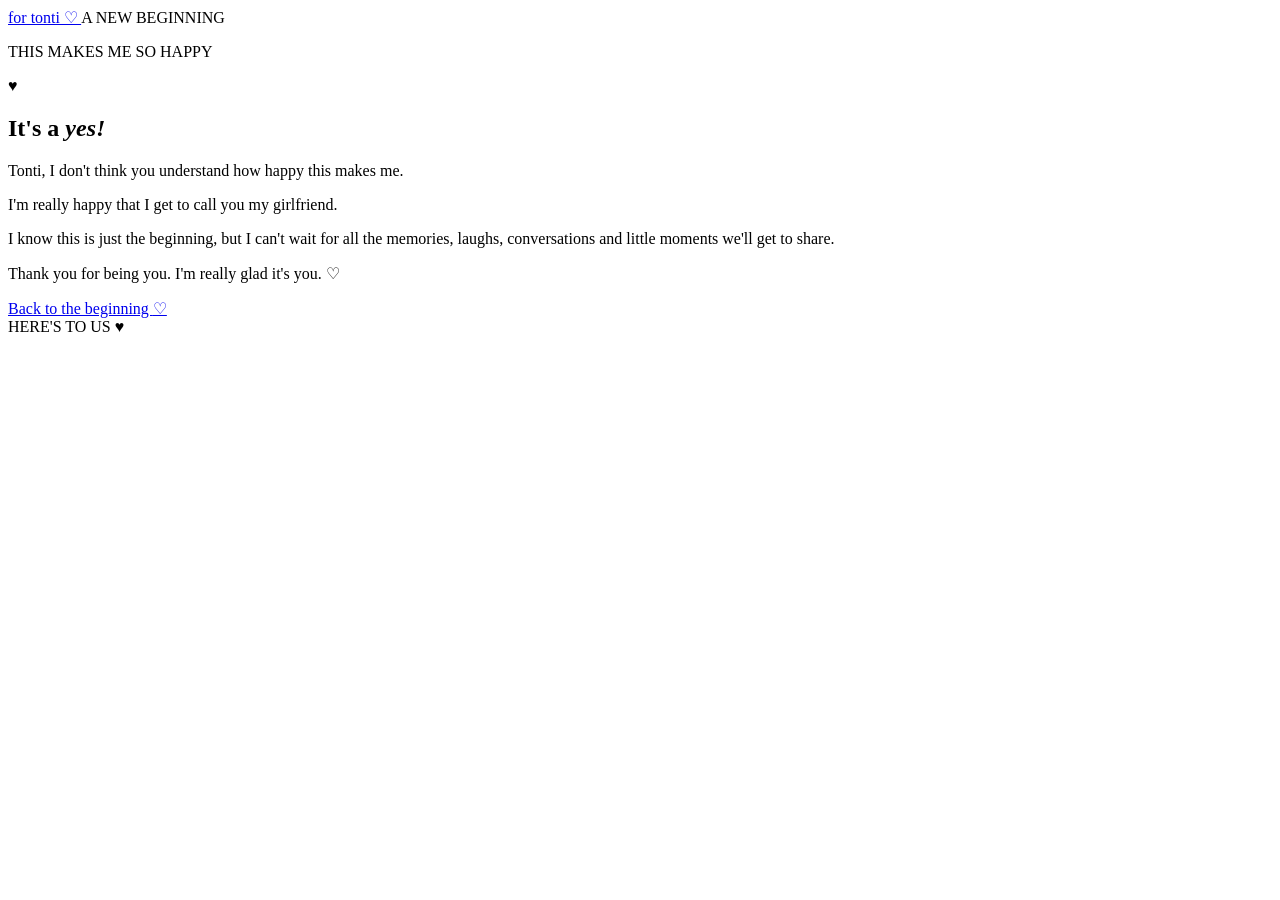
==== answer.html @ ec962333 "Add initial HTML structure for answer page" ====
<!DOCTYPE html>
<html lang="en">
<head>
    <meta charset="UTF-8">
    <meta name="viewport" content="width=device-width, initial-scale=1.0">

    <title>She Said Yes! | For Tonti ♡</title>

    <link rel="preconnect" href="https://fonts.googleapis.com">
    <link rel="preconnect" href="https://fonts.gstatic.com" crossorigin>

    <link href="https://fonts.googleapis.com/css2?family=DM+Sans:wght@400;500;600;700&family=Playfair+Display:ital,wght@0,400;0,500;0,600;1,500&display=swap" rel="stylesheet">

    <link rel="stylesheet" href="css/style.css">
</head>

<body>

    <header class="site-header">
        <a class="brand" href="index.html">
            for tonti <span>♡</span>
        </a>

        <span class="header-note">A NEW BEGINNING</span>
    </header>

    <main class="content-page">

        <section class="answer-section">

            <p class="eyebrow">
                <span></span>
                THIS MAKES ME SO HAPPY
                <span></span>
            </p>

            <div class="celebration-heart">♥</div>

            <h1 class="page-title">
                It's a <em>yes!</em>
            </h1>

            <p class="section-intro">
                Tonti, I don't think you understand how happy
                this makes me.
            </p>

            <div class="answer-message">

                <p>
                    I'm really happy that I get to call you my girlfriend.
                </p>

                <p>
                    I know this is just the beginning, but I can't wait
                    for all the memories, laughs, conversations and
                    little moments we'll get to share.
                </p>

                <p>
                    Thank you for being you. I'm really glad it's you. ♡
                </p>

            </div>

            <a href="index.html" class="button">
                Back to the beginning <span>♡</span>
            </a>

        </section>

    </main>

    <footer>
        HERE'S TO US <span>♥</span>
    </footer>

    <script src="js/script.js"></script>

</body>
</html>
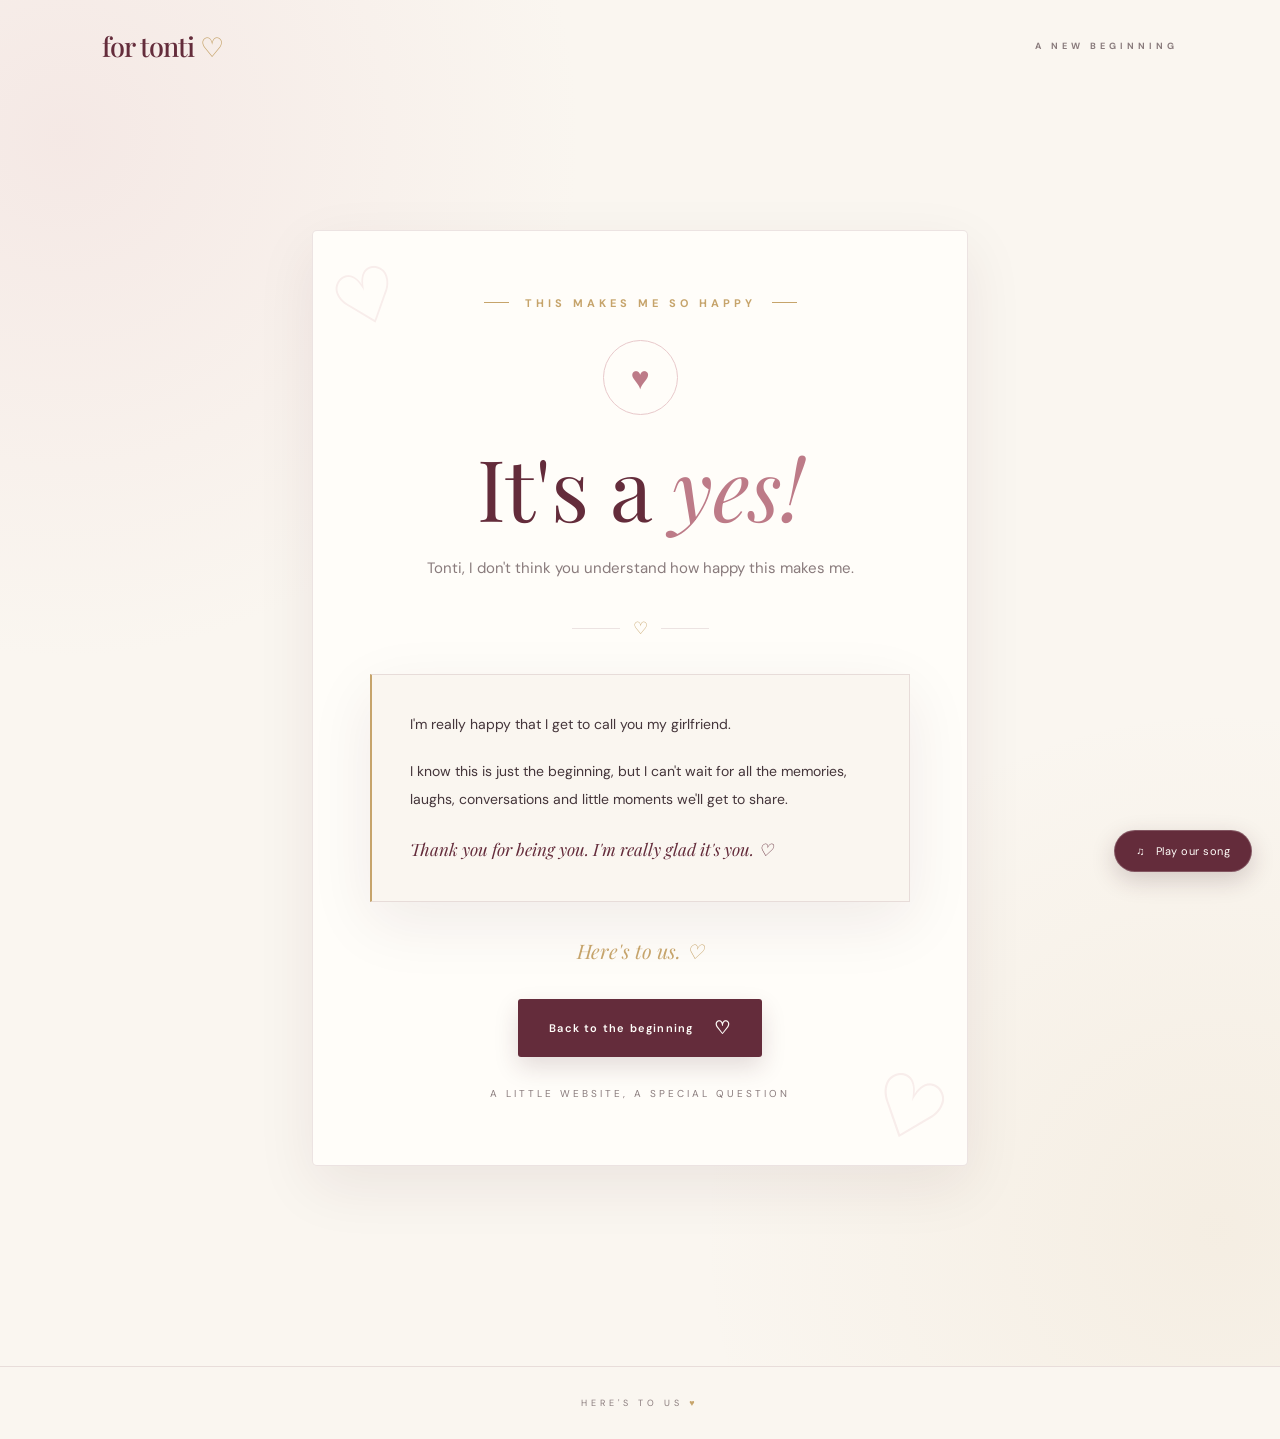
==== commit 035cc5a3: "Enhance answer.html with styling and content updates" ====
--- a/answer.html
+++ b/answer.html
@@ -3,15 +3,238 @@
 <head>
     <meta charset="UTF-8">
     <meta name="viewport" content="width=device-width, initial-scale=1.0">
+    <meta name="theme-color" content="#faf6f0">
 
     <title>She Said Yes! | For Tonti ♡</title>
 
     <link rel="preconnect" href="https://fonts.googleapis.com">
     <link rel="preconnect" href="https://fonts.gstatic.com" crossorigin>
 
-    <link href="https://fonts.googleapis.com/css2?family=DM+Sans:wght@400;500;600;700&family=Playfair+Display:ital,wght@0,400;0,500;0,600;1,500&display=swap" rel="stylesheet">
+    <link href="https://fonts.googleapis.com/css2?family=DM+Sans:wght@400;500;600;700&family=Playfair+Display:ital,wght@0,400;0,500;0,600;1,500;1,600&display=swap" rel="stylesheet">
 
     <link rel="stylesheet" href="css/style.css">
+
+    <style>
+        .answer-section {
+            min-height: 80vh;
+            padding: 75px 22px 100px;
+            display: flex;
+            flex-direction: column;
+            align-items: center;
+            justify-content: center;
+            text-align: center;
+        }
+
+        .answer-card {
+            width: 100%;
+            max-width: 760px;
+            padding: 65px 50px;
+            background: var(--ivory);
+            border: 1px solid var(--border);
+            border-radius: 5px;
+            box-shadow: var(--shadow);
+            position: relative;
+            overflow: hidden;
+        }
+
+        .answer-card::before,
+        .answer-card::after {
+            content: "♡";
+            position: absolute;
+            color: var(--dusty-rose);
+            opacity: 0.3;
+            font-family: 'Playfair Display', serif;
+            pointer-events: none;
+        }
+
+        .answer-card::before {
+            top: 12px;
+            left: 18px;
+            font-size: 75px;
+            transform: rotate(-20deg);
+        }
+
+        .answer-card::after {
+            bottom: 5px;
+            right: 18px;
+            font-size: 85px;
+            transform: rotate(20deg);
+        }
+
+        .answer-eyebrow {
+            position: relative;
+            z-index: 1;
+            color: var(--champagne);
+            font-size: 11px;
+            font-weight: 700;
+            letter-spacing: 4px;
+            margin-bottom: 30px;
+        }
+
+        .answer-eyebrow span {
+            display: inline-block;
+            width: 25px;
+            height: 1px;
+            background: var(--champagne);
+            vertical-align: middle;
+            margin: 0 9px 3px;
+        }
+
+        .celebration-heart {
+            position: relative;
+            z-index: 1;
+            width: 75px;
+            height: 75px;
+            margin: 0 auto 25px;
+            display: flex;
+            align-items: center;
+            justify-content: center;
+            background: var(--light-orange);
+            border: 1px solid var(--dusty-rose);
+            border-radius: 50%;
+            color: var(--rose);
+            font-size: 32px;
+            animation: heartBeat 1.8s ease-in-out infinite;
+        }
+
+        @keyframes heartBeat {
+            0%, 100% {
+                transform: scale(1);
+            }
+            15% {
+                transform: scale(1.12);
+            }
+            30% {
+                transform: scale(1);
+            }
+            45% {
+                transform: scale(1.08);
+            }
+        }
+
+        .answer-card h1 {
+            position: relative;
+            z-index: 1;
+            color: var(--burgundy);
+            font-family: 'Playfair Display', serif;
+            font-size: clamp(55px, 9vw, 85px);
+            font-weight: 400;
+            line-height: 1.1;
+            margin-bottom: 20px;
+        }
+
+        .answer-card h1 em {
+            color: var(--rose);
+            font-weight: 400;
+        }
+
+        .answer-intro {
+            position: relative;
+            z-index: 1;
+            max-width: 450px;
+            margin: 0 auto;
+            color: var(--muted);
+            font-size: 15px;
+            line-height: 1.9;
+        }
+
+        .answer-divider {
+            display: flex;
+            align-items: center;
+            justify-content: center;
+            gap: 13px;
+            margin: 35px 0;
+        }
+
+        .answer-divider span {
+            width: 48px;
+            height: 1px;
+            background: var(--border);
+        }
+
+        .answer-divider i {
+            color: var(--champagne);
+            font-size: 17px;
+            font-style: normal;
+        }
+
+        .answer-message {
+            position: relative;
+            z-index: 1;
+            max-width: 540px;
+            margin: 0 auto 35px;
+            padding: 35px 38px;
+            background: var(--cream);
+            border-left: 2px solid var(--champagne);
+            text-align: left;
+        }
+
+        .answer-message p {
+            color: var(--text);
+            font-size: 14px;
+            line-height: 2;
+            margin-bottom: 19px;
+        }
+
+        .answer-message p:last-child {
+            margin-bottom: 0;
+            color: var(--burgundy);
+            font-family: 'Playfair Display', serif;
+            font-size: 17px;
+            font-style: italic;
+        }
+
+        .answer-signature {
+            position: relative;
+            z-index: 1;
+            margin: 0 0 35px;
+            color: var(--champagne);
+            font-family: 'Playfair Display', serif;
+            font-size: 20px;
+            font-style: italic;
+        }
+
+        .answer-card .button {
+            position: relative;
+            z-index: 1;
+        }
+
+        .answer-footer-note {
+            margin-top: 30px;
+            color: var(--muted);
+            font-size: 10px;
+            letter-spacing: 3px;
+        }
+
+        @media (max-width: 600px) {
+            .answer-section {
+                padding: 50px 17px 75px;
+                min-height: auto;
+            }
+
+            .answer-card {
+                padding: 48px 22px;
+            }
+
+            .answer-message {
+                padding: 27px 22px;
+            }
+
+            .answer-message p {
+                font-size: 13px;
+            }
+
+            .answer-card::before {
+                font-size: 55px;
+                left: 8px;
+            }
+
+            .answer-card::after {
+                font-size: 60px;
+                right: 8px;
+            }
+        }
+    </style>
 </head>
 
 <body>
@@ -28,44 +251,62 @@
 
         <section class="answer-section">
 
-            <p class="eyebrow">
-                <span></span>
-                THIS MAKES ME SO HAPPY
-                <span></span>
-            </p>
-
-            <div class="celebration-heart">♥</div>
-
-            <h1 class="page-title">
-                It's a <em>yes!</em>
-            </h1>
-
-            <p class="section-intro">
-                Tonti, I don't think you understand how happy
-                this makes me.
-            </p>
-
-            <div class="answer-message">
-
-                <p>
-                    I'm really happy that I get to call you my girlfriend.
+            <div class="answer-card">
+
+                <p class="answer-eyebrow">
+                    <span></span>
+                    THIS MAKES ME SO HAPPY
+                    <span></span>
                 </p>
 
-                <p>
-                    I know this is just the beginning, but I can't wait
-                    for all the memories, laughs, conversations and
-                    little moments we'll get to share.
+                <div class="celebration-heart">♥</div>
+
+                <h1>
+                    It's a <em>yes!</em>
+                </h1>
+
+                <p class="answer-intro">
+                    Tonti, I don't think you understand how happy
+                    this makes me.
                 </p>
 
-                <p>
-                    Thank you for being you. I'm really glad it's you. ♡
+                <div class="answer-divider">
+                    <span></span>
+                    <i>♡</i>
+                    <span></span>
+                </div>
+
+                <div class="answer-message">
+
+                    <p>
+                        I'm really happy that I get to call you my girlfriend.
+                    </p>
+
+                    <p>
+                        I know this is just the beginning, but I can't wait
+                        for all the memories, laughs, conversations and
+                        little moments we'll get to share.
+                    </p>
+
+                    <p>
+                        Thank you for being you. I'm really glad it's you. ♡
+                    </p>
+
+                </div>
+
+                <div class="answer-signature">
+                    Here's to us. ♡
+                </div>
+
+                <a href="index.html" class="button">
+                    Back to the beginning <span>♡</span>
+                </a>
+
+                <p class="answer-footer-note">
+                    A LITTLE WEBSITE, A SPECIAL QUESTION
                 </p>
 
             </div>
-
-            <a href="index.html" class="button">
-                Back to the beginning <span>♡</span>
-            </a>
 
         </section>
 
--- a/css/style.css
+++ b/css/style.css
@@ -0,0 +1,639 @@
+@import url('https://fonts.googleapis.com/css2?family=DM+Sans:wght@400;500;600;700&family=Playfair+Display:ital,wght@0,400;0,500;0,600;0,700;1,400;1,500&display=swap');
+
+:root {
+    --burgundy: #642c3b;
+    --deep-burgundy: #431c29;
+    --rose: #bd7b88;
+    --dusty-rose: #e8c9cb;
+    --champagne: #c6a46b;
+    --cream: #faf6f0;
+    --ivory: #fffdf9;
+    --text: #44353a;
+    --muted: #897b7c;
+    --border: rgba(100, 44, 59, 0.12);
+    --shadow: 0 20px 60px rgba(67, 28, 41, 0.08);
+    --soft-shadow: 0 10px 30px rgba(67, 28, 41, 0.06);
+}
+
+* {
+    margin: 0;
+    padding: 0;
+    box-sizing: border-box;
+}
+
+html {
+    scroll-behavior: smooth;
+}
+
+body {
+    min-height: 100vh;
+    background: var(--cream);
+    color: var(--text);
+    font-family: 'DM Sans', sans-serif;
+    overflow-x: hidden;
+}
+
+a {
+    text-decoration: none;
+    color: inherit;
+}
+
+button {
+    font-family: inherit;
+}
+
+/* HEADER */
+
+.site-header {
+    width: 100%;
+    padding: 28px 8%;
+    display: flex;
+    justify-content: space-between;
+    align-items: center;
+    position: absolute;
+    top: 0;
+    left: 0;
+    z-index: 10;
+}
+
+.brand {
+    font-family: 'Playfair Display', serif;
+    font-size: 27px;
+    font-weight: 500;
+    letter-spacing: -1px;
+    color: var(--burgundy);
+}
+
+.brand span {
+    color: var(--champagne);
+}
+
+.header-note {
+    font-size: 9px;
+    letter-spacing: 4px;
+    color: var(--muted);
+    font-weight: 700;
+}
+
+/* HOMEPAGE */
+
+.hero {
+    min-height: 100vh;
+    display: flex;
+    align-items: center;
+    justify-content: center;
+    text-align: center;
+    padding: 130px 25px 110px;
+    position: relative;
+    overflow: hidden;
+    background:
+        radial-gradient(ellipse at 15% 15%, rgba(232, 201, 203, 0.55), transparent 35%),
+        radial-gradient(ellipse at 90% 85%, rgba(198, 164, 107, 0.13), transparent 35%),
+        var(--cream);
+}
+
+.hero::before,
+.hero::after {
+    content: "";
+    position: absolute;
+    width: 360px;
+    height: 360px;
+    border: 1px solid rgba(198, 164, 107, 0.25);
+    border-radius: 50%;
+    pointer-events: none;
+}
+
+.hero::before {
+    top: -190px;
+    left: -150px;
+}
+
+.hero::after {
+    bottom: -210px;
+    right: -130px;
+}
+
+.hero-content {
+    max-width: 760px;
+    position: relative;
+    z-index: 2;
+    animation: fadeUp 1.1s ease both;
+}
+
+.eyebrow {
+    display: flex;
+    align-items: center;
+    justify-content: center;
+    gap: 15px;
+    font-size: 9px;
+    letter-spacing: 5px;
+    font-weight: 700;
+    color: var(--champagne);
+    margin-bottom: 32px;
+}
+
+.eyebrow span {
+    width: 32px;
+    height: 1px;
+    background: var(--champagne);
+}
+
+.hero h1 {
+    font-family: 'Playfair Display', serif;
+    font-size: clamp(75px, 12vw, 135px);
+    line-height: 0.98;
+    font-weight: 400;
+    letter-spacing: -5px;
+    color: var(--burgundy);
+}
+
+.hero h1 em,
+.page-title em {
+    color: var(--rose);
+    font-weight: 400;
+}
+
+.intro {
+    max-width: 440px;
+    margin: 35px auto;
+    color: var(--muted);
+    font-size: 14px;
+    line-height: 2;
+    letter-spacing: 0.2px;
+}
+
+/* BUTTONS */
+
+.button {
+    display: inline-flex;
+    align-items: center;
+    justify-content: center;
+    gap: 20px;
+    background: var(--burgundy);
+    color: var(--ivory);
+    padding: 17px 31px;
+    border-radius: 3px;
+    font-size: 11px;
+    font-weight: 600;
+    letter-spacing: 1.2px;
+    transition: all 0.35s ease;
+    box-shadow: 0 10px 25px rgba(67, 28, 41, 0.15);
+}
+
+.button:hover {
+    background: var(--deep-burgundy);
+    transform: translateY(-4px);
+    box-shadow: 0 15px 30px rgba(67, 28, 41, 0.2);
+}
+
+.button span {
+    font-size: 18px;
+}
+
+.button-secondary {
+    background: transparent;
+    color: var(--burgundy);
+    border: 1px solid var(--border);
+    box-shadow: none;
+}
+
+.button-secondary:hover {
+    background: var(--burgundy);
+    color: var(--ivory);
+}
+
+/* DECORATIVE ELEMENTS */
+
+.float {
+    position: absolute;
+    color: var(--champagne);
+    opacity: 0.7;
+    animation: float 6s ease-in-out infinite;
+    z-index: 1;
+}
+
+.float-one {
+    top: 27%;
+    left: 15%;
+    font-size: 34px;
+}
+
+.float-two {
+    top: 35%;
+    right: 16%;
+    font-size: 25px;
+    animation-delay: 1s;
+}
+
+.float-three {
+    bottom: 20%;
+    right: 25%;
+    font-size: 38px;
+    animation-delay: 2s;
+}
+
+.scroll-note {
+    position: absolute;
+    bottom: 30px;
+    left: 50%;
+    transform: translateX(-50%);
+    font-size: 8px;
+    letter-spacing: 4px;
+    color: var(--muted);
+    display: flex;
+    flex-direction: column;
+    gap: 10px;
+    align-items: center;
+}
+
+.scroll-note span {
+    font-size: 19px;
+    color: var(--champagne);
+}
+
+/* INNER PAGES */
+
+.content-page {
+    min-height: 100vh;
+    padding: 155px 25px 100px;
+    background:
+        radial-gradient(ellipse at 5% 10%, rgba(232, 201, 203, 0.3), transparent 30%),
+        radial-gradient(ellipse at 95% 90%, rgba(198, 164, 107, 0.1), transparent 30%),
+        var(--cream);
+}
+
+.story-section,
+.reasons-section,
+.question-section,
+.answer-section {
+    max-width: 900px;
+    margin: auto;
+    text-align: center;
+    animation: fadeUp 0.9s ease both;
+}
+
+.page-title {
+    font-family: 'Playfair Display', serif;
+    font-size: clamp(45px, 7vw, 76px);
+    font-weight: 400;
+    line-height: 1.15;
+    letter-spacing: -2px;
+    color: var(--burgundy);
+}
+
+.story-divider {
+    margin: 38px auto;
+    color: var(--champagne);
+    font-size: 27px;
+}
+
+.story-text {
+    max-width: 680px;
+    margin: auto;
+    text-align: left;
+    padding: 40px 45px;
+    background: rgba(255, 253, 249, 0.75);
+    border: 1px solid var(--border);
+    box-shadow: var(--soft-shadow);
+}
+
+.story-text p {
+    color: var(--muted);
+    font-size: 14px;
+    line-height: 2.2;
+    margin-bottom: 25px;
+}
+
+.story-text p:last-child {
+    margin-bottom: 0;
+}
+
+.story-ending {
+    margin: 50px 0 30px;
+    font-family: 'Playfair Display', serif;
+    font-size: 25px;
+    font-style: italic;
+    color: var(--burgundy);
+}
+
+.ending-heart {
+    display: block;
+    margin-top: 15px;
+    font-size: 28px;
+    color: var(--rose);
+}
+
+/* REASONS PAGE */
+
+.section-intro {
+    max-width: 520px;
+    margin: 25px auto 50px;
+    color: var(--muted);
+    font-size: 14px;
+    line-height: 2;
+}
+
+.reasons-grid {
+    display: grid;
+    grid-template-columns: repeat(2, 1fr);
+    gap: 22px;
+    text-align: left;
+}
+
+.reason-card {
+    position: relative;
+    background: var(--ivory);
+    padding: 30px;
+    border: 1px solid var(--border);
+    border-radius: 2px;
+    font-family: 'Playfair Display', serif;
+    font-size: 18px;
+    line-height: 1.8;
+    color: var(--text);
+    box-shadow: var(--soft-shadow);
+    transition: all 0.4s ease;
+    opacity: 0;
+    transform: translateY(20px);
+}
+
+.reason-card.visible {
+    opacity: 1;
+    transform: translateY(0);
+}
+
+.reason-card::before {
+    content: '♡';
+    display: block;
+    color: var(--champagne);
+    font-family: 'DM Sans', sans-serif;
+    font-size: 21px;
+    margin-bottom: 12px;
+}
+
+.reason-card:hover {
+    transform: translateY(-7px);
+    border-color: var(--champagne);
+    box-shadow: var(--shadow);
+}
+
+.reasons-ending {
+    margin: 50px 0 30px;
+    font-family: 'Playfair Display', serif;
+    font-size: 25px;
+    font-style: italic;
+    color: var(--burgundy);
+}
+
+/* QUESTION PAGE */
+
+.question-section {
+    max-width: 720px;
+    padding-top: 35px;
+}
+
+.question-heart {
+    font-size: 65px;
+    color: var(--rose);
+    margin-bottom: 25px;
+    animation: heartbeat 2s infinite;
+}
+
+.question-section .page-title {
+    max-width: 700px;
+    margin: auto;
+}
+
+.answer-buttons {
+    display: flex;
+    justify-content: center;
+    align-items: center;
+    gap: 18px;
+    flex-wrap: wrap;
+    margin: 45px 0;
+}
+
+.question-note {
+    color: var(--muted);
+    font-size: 12px;
+    margin-top: 35px;
+    font-style: italic;
+}
+
+/* ANSWER PAGE */
+
+.answer-section {
+    max-width: 700px;
+    padding-top: 30px;
+}
+
+.celebration-heart {
+    font-size: 75px;
+    color: var(--rose);
+    margin-bottom: 25px;
+    animation: heartbeat 1.5s infinite;
+}
+
+.answer-message {
+    max-width: 560px;
+    margin: 40px auto;
+    padding: 40px;
+    background: var(--ivory);
+    border: 1px solid var(--border);
+    box-shadow: var(--shadow);
+}
+
+.answer-message p {
+    color: var(--muted);
+    font-size: 14px;
+    line-height: 2;
+    margin-bottom: 18px;
+}
+
+.answer-message p:last-child {
+    margin-bottom: 0;
+}
+
+/* FOOTER */
+
+footer {
+    text-align: center;
+    padding: 30px 15px;
+    font-size: 9px;
+    letter-spacing: 4px;
+    color: var(--muted);
+    background: var(--cream);
+    border-top: 1px solid var(--border);
+}
+
+footer span {
+    color: var(--champagne);
+}
+
+/* MUSIC PLAYER */
+
+.music-player {
+    position: fixed;
+    bottom: 28px;
+    right: 28px;
+    z-index: 1000;
+    background: var(--burgundy);
+    color: var(--ivory);
+    border: 1px solid rgba(255, 255, 255, 0.2);
+    border-radius: 40px;
+    padding: 13px 21px;
+    font-family: 'DM Sans', sans-serif;
+    font-size: 11px;
+    letter-spacing: 0.5px;
+    cursor: pointer;
+    box-shadow: 0 8px 25px rgba(67, 28, 41, 0.2);
+    transition: all 0.3s ease;
+}
+
+.music-player:hover {
+    background: var(--rose);
+    transform: translateY(-3px);
+}
+
+.music-player span {
+    margin-left: 7px;
+}
+
+/* ANIMATIONS */
+
+@keyframes fadeUp {
+    from {
+        opacity: 0;
+        transform: translateY(25px);
+    }
+
+    to {
+        opacity: 1;
+        transform: translateY(0);
+    }
+}
+
+@keyframes float {
+    0%, 100% {
+        transform: translateY(0);
+    }
+
+    50% {
+        transform: translateY(-18px);
+    }
+}
+
+@keyframes heartbeat {
+    0%, 100% {
+        transform: scale(1);
+    }
+
+    50% {
+        transform: scale(1.1);
+    }
+}
+
+/* MOBILE RESPONSIVENESS */
+
+@media (max-width: 650px) {
+
+    .site-header {
+        padding: 22px 6%;
+    }
+
+    .brand {
+        font-size: 23px;
+    }
+
+    .header-note {
+        font-size: 8px;
+        letter-spacing: 2px;
+    }
+
+    .hero {
+        padding: 120px 20px 100px;
+    }
+
+    .hero h1 {
+        font-size: clamp(65px, 17vw, 88px);
+        letter-spacing: -3px;
+    }
+
+    .intro {
+        font-size: 13px;
+    }
+
+    .float-one {
+        left: 7%;
+    }
+
+    .float-two {
+        right: 8%;
+    }
+
+    .float-three {
+        right: 10%;
+    }
+
+    .content-page {
+        padding: 125px 18px 85px;
+    }
+
+    .page-title {
+        font-size: 45px;
+    }
+
+    .story-text {
+        padding: 27px 22px;
+    }
+
+    .story-text p {
+        font-size: 13px;
+    }
+
+    .reasons-grid {
+        grid-template-columns: 1fr;
+        gap: 15px;
+    }
+
+    .reason-card {
+        padding: 23px;
+        font-size: 16px;
+    }
+
+    .answer-message {
+        padding: 28px 22px;
+    }
+
+    .answer-buttons {
+        flex-direction: column;
+    }
+
+    .answer-buttons .button {
+        width: 100%;
+        max-width: 280px;
+    }
+
+    .music-player {
+        bottom: 16px;
+        right: 16px;
+        padding: 12px 17px;
+    }
+
+    footer {
+        font-size: 8px;
+        letter-spacing: 2px;
+    }
+}
+
+/* REDUCED MOTION ACCESSIBILITY */
+
+@media (prefers-reduced-motion: reduce) {
+    *,
+    *::before,
+    *::after {
+        animation-duration: 0.01ms !important;
+        animation-iteration-count: 1 !important;
+        scroll-behavior: auto !important;
+        transition-duration: 0.01ms !important;
+    }
+}
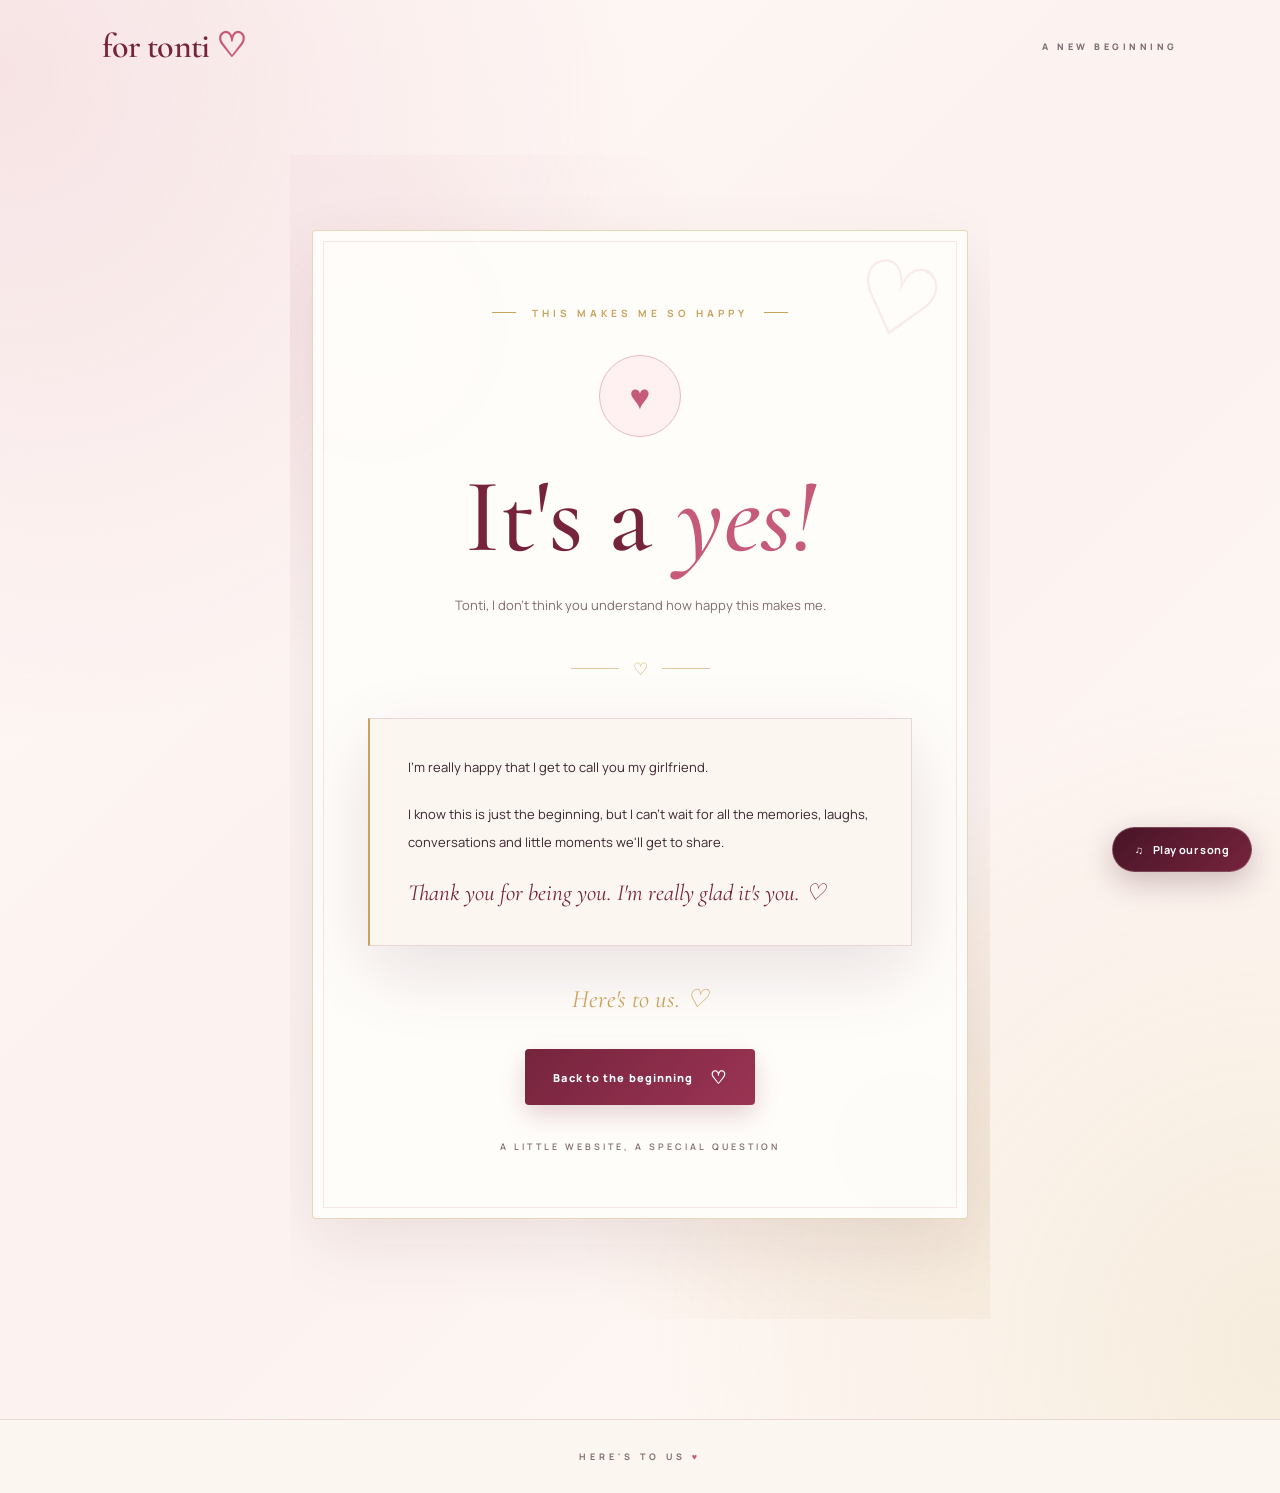
==== commit d0a8d5f0: "Refactor HTML and CSS for better design Updated styling and layout for improved aesthetics and respo" ====
--- a/answer.html
+++ b/answer.html
@@ -3,98 +3,101 @@
 <head>
     <meta charset="UTF-8">
     <meta name="viewport" content="width=device-width, initial-scale=1.0">
-    <meta name="theme-color" content="#faf6f0">
+    <meta name="theme-color" content="#fcf6f1">
 
     <title>She Said Yes! | For Tonti ♡</title>
+    <meta name="description" content="A little celebration of a special new beginning.">
 
     <link rel="preconnect" href="https://fonts.googleapis.com">
     <link rel="preconnect" href="https://fonts.gstatic.com" crossorigin>
 
-    <link href="https://fonts.googleapis.com/css2?family=DM+Sans:wght@400;500;600;700&family=Playfair+Display:ital,wght@0,400;0,500;0,600;1,500;1,600&display=swap" rel="stylesheet">
+    <link href="https://fonts.googleapis.com/css2?family=Cormorant+Garamond:ital,wght@0,400;0,500;0,600;1,400;1,500;1,600&family=Manrope:wght@400;500;600;700&display=swap" rel="stylesheet">
 
     <link rel="stylesheet" href="css/style.css">
 
     <style>
         .answer-section {
-            min-height: 80vh;
+            min-height: 85vh;
             padding: 75px 22px 100px;
             display: flex;
-            flex-direction: column;
             align-items: center;
             justify-content: center;
             text-align: center;
+            position: relative;
+            overflow: hidden;
+            background:
+                radial-gradient(circle at 12% 15%, rgba(232,184,197,0.18), transparent 30%),
+                radial-gradient(circle at 88% 85%, rgba(201,161,92,0.14), transparent 30%);
         }
 
         .answer-card {
             width: 100%;
-            max-width: 760px;
-            padding: 65px 50px;
-            background: var(--ivory);
-            border: 1px solid var(--border);
-            border-radius: 5px;
-            box-shadow: var(--shadow);
+            max-width: 790px;
+            padding: 75px 55px 65px;
+            background: rgba(255,253,250,0.97);
+            border: 1px solid rgba(201,161,92,0.4);
+            border-radius: 4px;
+            box-shadow: 0 25px 70px rgba(72,20,38,0.09);
             position: relative;
             overflow: hidden;
         }
 
-        .answer-card::before,
+        .answer-card::before {
+            content: "";
+            position: absolute;
+            inset: 10px;
+            border: 1px solid rgba(232,184,197,0.35);
+            pointer-events: none;
+        }
+
         .answer-card::after {
             content: "♡";
             position: absolute;
+            top: 12px;
+            right: 25px;
             color: var(--dusty-rose);
-            opacity: 0.3;
-            font-family: 'Playfair Display', serif;
+            opacity: 0.25;
+            font-family: 'Cormorant Garamond', serif;
+            font-size: 100px;
+            transform: rotate(15deg);
             pointer-events: none;
         }
 
-        .answer-card::before {
-            top: 12px;
-            left: 18px;
-            font-size: 75px;
-            transform: rotate(-20deg);
-        }
-
-        .answer-card::after {
-            bottom: 5px;
-            right: 18px;
-            font-size: 85px;
-            transform: rotate(20deg);
-        }
-
         .answer-eyebrow {
             position: relative;
             z-index: 1;
             color: var(--champagne);
-            font-size: 11px;
+            font-family: 'Manrope', sans-serif;
+            font-size: 10px;
             font-weight: 700;
             letter-spacing: 4px;
-            margin-bottom: 30px;
+            margin-bottom: 35px;
         }
 
         .answer-eyebrow span {
             display: inline-block;
-            width: 25px;
+            width: 24px;
             height: 1px;
             background: var(--champagne);
             vertical-align: middle;
-            margin: 0 9px 3px;
+            margin: 0 10px 3px;
         }
 
         .celebration-heart {
             position: relative;
             z-index: 1;
-            width: 75px;
-            height: 75px;
-            margin: 0 auto 25px;
+            width: 82px;
+            height: 82px;
+            margin: 0 auto 30px;
             display: flex;
             align-items: center;
             justify-content: center;
-            background: var(--light-orange);
+            background: var(--soft-pink);
             border: 1px solid var(--dusty-rose);
             border-radius: 50%;
             color: var(--rose);
-            font-size: 32px;
-            animation: heartBeat 1.8s ease-in-out infinite;
+            font-size: 35px;
+            animation: heartBeat 2s ease-in-out infinite;
         }
 
         @keyframes heartBeat {
@@ -102,13 +105,13 @@
                 transform: scale(1);
             }
             15% {
-                transform: scale(1.12);
+                transform: scale(1.1);
             }
             30% {
                 transform: scale(1);
             }
             45% {
-                transform: scale(1.08);
+                transform: scale(1.06);
             }
         }
 
@@ -116,40 +119,41 @@
             position: relative;
             z-index: 1;
             color: var(--burgundy);
-            font-family: 'Playfair Display', serif;
-            font-size: clamp(55px, 9vw, 85px);
-            font-weight: 400;
-            line-height: 1.1;
-            margin-bottom: 20px;
+            font-family: 'Cormorant Garamond', serif;
+            font-size: clamp(65px, 10vw, 105px);
+            font-weight: 500;
+            line-height: 0.95;
+            margin-bottom: 25px;
         }
 
         .answer-card h1 em {
             color: var(--rose);
-            font-weight: 400;
+            font-weight: 500;
         }
 
         .answer-intro {
             position: relative;
             z-index: 1;
-            max-width: 450px;
+            max-width: 460px;
             margin: 0 auto;
             color: var(--muted);
-            font-size: 15px;
-            line-height: 1.9;
+            font-family: 'Manrope', sans-serif;
+            font-size: 13px;
+            line-height: 2.1;
         }
 
         .answer-divider {
             display: flex;
             align-items: center;
             justify-content: center;
-            gap: 13px;
-            margin: 35px 0;
+            gap: 14px;
+            margin: 38px 0;
         }
 
         .answer-divider span {
             width: 48px;
             height: 1px;
-            background: var(--border);
+            background: rgba(201,161,92,0.55);
         }
 
         .answer-divider i {
@@ -161,8 +165,8 @@
         .answer-message {
             position: relative;
             z-index: 1;
-            max-width: 540px;
-            margin: 0 auto 35px;
+            max-width: 550px;
+            margin: 0 auto 38px;
             padding: 35px 38px;
             background: var(--cream);
             border-left: 2px solid var(--champagne);
@@ -171,17 +175,19 @@
 
         .answer-message p {
             color: var(--text);
-            font-size: 14px;
-            line-height: 2;
-            margin-bottom: 19px;
+            font-family: 'Manrope', sans-serif;
+            font-size: 13px;
+            line-height: 2.1;
+            margin-bottom: 20px;
         }
 
         .answer-message p:last-child {
             margin-bottom: 0;
             color: var(--burgundy);
-            font-family: 'Playfair Display', serif;
-            font-size: 17px;
+            font-family: 'Cormorant Garamond', serif;
+            font-size: 23px;
             font-style: italic;
+            line-height: 1.5;
         }
 
         .answer-signature {
@@ -189,49 +195,79 @@
             z-index: 1;
             margin: 0 0 35px;
             color: var(--champagne);
-            font-family: 'Playfair Display', serif;
-            font-size: 20px;
+            font-family: 'Cormorant Garamond', serif;
+            font-size: 25px;
             font-style: italic;
         }
 
         .answer-card .button {
             position: relative;
             z-index: 1;
+            display: inline-flex;
+            justify-content: center;
+            padding: 16px 28px;
+            transition: all 0.3s ease;
+        }
+
+        .answer-card .button:hover {
+            transform: translateY(-3px);
+            box-shadow: 0 12px 25px rgba(118,36,61,0.16);
         }
 
         .answer-footer-note {
-            margin-top: 30px;
+            position: relative;
+            z-index: 1;
+            margin-top: 35px;
             color: var(--muted);
-            font-size: 10px;
+            font-family: 'Manrope', sans-serif;
+            font-size: 9px;
+            font-weight: 600;
             letter-spacing: 3px;
         }
 
         @media (max-width: 600px) {
             .answer-section {
-                padding: 50px 17px 75px;
                 min-height: auto;
+                padding: 55px 17px 75px;
             }
 
             .answer-card {
-                padding: 48px 22px;
+                padding: 55px 23px 48px;
+            }
+
+            .answer-eyebrow {
+                font-size: 8px;
+                letter-spacing: 2px;
+            }
+
+            .answer-eyebrow span {
+                width: 14px;
+                margin: 0 5px 3px;
+            }
+
+            .answer-card h1 {
+                font-size: clamp(65px, 15vw, 85px);
             }
 
             .answer-message {
-                padding: 27px 22px;
+                padding: 28px 23px;
             }
 
             .answer-message p {
-                font-size: 13px;
-            }
-
-            .answer-card::before {
-                font-size: 55px;
-                left: 8px;
+                font-size: 12px;
+            }
+
+            .answer-message p:last-child {
+                font-size: 21px;
             }
 
             .answer-card::after {
-                font-size: 60px;
-                right: 8px;
+                font-size: 70px;
+                right: 12px;
+            }
+
+            .answer-card .button {
+                width: 100%;
             }
         }
     </style>
--- a/css/style.css
+++ b/css/style.css
@@ -1,19 +1,45 @@
-@import url('https://fonts.googleapis.com/css2?family=DM+Sans:wght@400;500;600;700&family=Playfair+Display:ital,wght@0,400;0,500;0,600;0,700;1,400;1,500&display=swap');
+@import url('https://fonts.googleapis.com/css2?family=Cormorant+Garamond:wght@400;500;600;700&family=Manrope:wght@400;500;600;700;800&display=swap');
+
+/* =========================================
+   1. DESIGN SYSTEM
+========================================= */
 
 :root {
-    --burgundy: #642c3b;
-    --deep-burgundy: #431c29;
-    --rose: #bd7b88;
-    --dusty-rose: #e8c9cb;
-    --champagne: #c6a46b;
-    --cream: #faf6f0;
-    --ivory: #fffdf9;
-    --text: #44353a;
-    --muted: #897b7c;
-    --border: rgba(100, 44, 59, 0.12);
-    --shadow: 0 20px 60px rgba(67, 28, 41, 0.08);
-    --soft-shadow: 0 10px 30px rgba(67, 28, 41, 0.06);
-}
+    --burgundy: #76243d;
+    --deep-burgundy: #481426;
+    --wine: #9b3454;
+
+    --rose: #c65b79;
+    --dusty-rose: #e8b8c5;
+    --blush: #f8e4e8;
+    --soft-pink: #fff0f2;
+
+    --champagne: #c9a15c;
+    --gold: #dfbd7d;
+    --light-gold: #f1dfb8;
+
+    --cream: #fcf6f1;
+    --ivory: #fffdfa;
+    --white: #ffffff;
+
+    --text: #39252d;
+    --muted: #806c72;
+
+    --border: rgba(118, 36, 61, 0.14);
+
+    --shadow:
+        0 25px 70px rgba(72, 20, 38, 0.12);
+
+    --soft-shadow:
+        0 12px 35px rgba(72, 20, 38, 0.07);
+
+    --heading-font: 'Cormorant Garamond', serif;
+    --body-font: 'Manrope', sans-serif;
+}
+
+/* =========================================
+   2. GLOBAL STYLES
+========================================= */
 
 * {
     margin: 0;
@@ -29,8 +55,9 @@
     min-height: 100vh;
     background: var(--cream);
     color: var(--text);
-    font-family: 'DM Sans', sans-serif;
+    font-family: var(--body-font);
     overflow-x: hidden;
+    -webkit-font-smoothing: antialiased;
 }
 
 a {
@@ -39,43 +66,53 @@
 }
 
 button {
-    font-family: inherit;
-}
-
-/* HEADER */
+    font-family: var(--body-font);
+}
+
+::selection {
+    background: var(--dusty-rose);
+    color: var(--deep-burgundy);
+}
+
+/* =========================================
+   3. HEADER
+========================================= */
 
 .site-header {
     width: 100%;
-    padding: 28px 8%;
+    padding: 25px 8%;
     display: flex;
     justify-content: space-between;
     align-items: center;
     position: absolute;
     top: 0;
     left: 0;
-    z-index: 10;
+    z-index: 100;
 }
 
 .brand {
-    font-family: 'Playfair Display', serif;
-    font-size: 27px;
-    font-weight: 500;
-    letter-spacing: -1px;
+    font-family: var(--heading-font) !important;
+    font-size: 34px;
+    font-weight: 600;
+    letter-spacing: -0.8px;
     color: var(--burgundy);
 }
 
 .brand span {
-    color: var(--champagne);
+    color: var(--rose);
 }
 
 .header-note {
+    font-family: var(--body-font);
     font-size: 9px;
-    letter-spacing: 4px;
+    letter-spacing: 3.5px;
     color: var(--muted);
-    font-weight: 700;
-}
-
-/* HOMEPAGE */
+    font-weight: 800;
+}
+
+/* =========================================
+   4. HOMEPAGE
+========================================= */
 
 .hero {
     min-height: 100vh;
@@ -83,38 +120,52 @@
     align-items: center;
     justify-content: center;
     text-align: center;
-    padding: 130px 25px 110px;
+    padding: 140px 25px 110px;
     position: relative;
     overflow: hidden;
+
     background:
-        radial-gradient(ellipse at 15% 15%, rgba(232, 201, 203, 0.55), transparent 35%),
-        radial-gradient(ellipse at 90% 85%, rgba(198, 164, 107, 0.13), transparent 35%),
-        var(--cream);
+        radial-gradient(
+            ellipse at 10% 15%,
+            rgba(232, 184, 197, 0.55),
+            transparent 38%
+        ),
+        radial-gradient(
+            ellipse at 90% 85%,
+            rgba(201, 161, 92, 0.18),
+            transparent 35%
+        ),
+        linear-gradient(
+            135deg,
+            #fff9f5,
+            #f9e9e9,
+            #fff8f1
+        );
 }
 
 .hero::before,
 .hero::after {
     content: "";
     position: absolute;
-    width: 360px;
-    height: 360px;
-    border: 1px solid rgba(198, 164, 107, 0.25);
+    width: 420px;
+    height: 420px;
+    border: 1px solid rgba(201, 161, 92, 0.3);
     border-radius: 50%;
     pointer-events: none;
 }
 
 .hero::before {
-    top: -190px;
-    left: -150px;
+    top: -230px;
+    left: -170px;
 }
 
 .hero::after {
-    bottom: -210px;
-    right: -130px;
+    bottom: -240px;
+    right: -160px;
 }
 
 .hero-content {
-    max-width: 760px;
+    max-width: 800px;
     position: relative;
     z-index: 2;
     animation: fadeUp 1.1s ease both;
@@ -127,9 +178,9 @@
     gap: 15px;
     font-size: 9px;
     letter-spacing: 5px;
-    font-weight: 700;
+    font-weight: 800;
     color: var(--champagne);
-    margin-bottom: 32px;
+    margin-bottom: 30px;
 }
 
 .eyebrow span {
@@ -139,51 +190,70 @@
 }
 
 .hero h1 {
-    font-family: 'Playfair Display', serif;
-    font-size: clamp(75px, 12vw, 135px);
-    line-height: 0.98;
-    font-weight: 400;
-    letter-spacing: -5px;
-    color: var(--burgundy);
+    font-family: var(--heading-font) !important;
+    font-size: clamp(85px, 13vw, 150px);
+    line-height: 0.88;
+    font-weight: 500;
+    letter-spacing: -4px;
+    color: var(--deep-burgundy);
 }
 
 .hero h1 em,
 .page-title em {
     color: var(--rose);
-    font-weight: 400;
+    font-weight: 500;
 }
 
 .intro {
-    max-width: 440px;
-    margin: 35px auto;
+    max-width: 470px;
+    margin: 38px auto;
     color: var(--muted);
     font-size: 14px;
-    line-height: 2;
-    letter-spacing: 0.2px;
-}
-
-/* BUTTONS */
+    line-height: 2.1;
+    letter-spacing: 0.1px;
+}
+
+/* =========================================
+   5. BUTTONS
+========================================= */
 
 .button {
     display: inline-flex;
     align-items: center;
     justify-content: center;
-    gap: 20px;
-    background: var(--burgundy);
-    color: var(--ivory);
-    padding: 17px 31px;
-    border-radius: 3px;
+    gap: 16px;
+
+    background: linear-gradient(
+        135deg,
+        var(--burgundy),
+        var(--wine)
+    );
+
+    color: var(--white);
+    padding: 17px 32px;
+    border-radius: 4px;
+
     font-size: 11px;
-    font-weight: 600;
-    letter-spacing: 1.2px;
+    font-weight: 800;
+    letter-spacing: 1.1px;
+
     transition: all 0.35s ease;
-    box-shadow: 0 10px 25px rgba(67, 28, 41, 0.15);
+
+    box-shadow:
+        0 10px 25px rgba(118, 36, 61, 0.2);
 }
 
 .button:hover {
-    background: var(--deep-burgundy);
+    background: linear-gradient(
+        135deg,
+        var(--deep-burgundy),
+        var(--burgundy)
+    );
+
     transform: translateY(-4px);
-    box-shadow: 0 15px 30px rgba(67, 28, 41, 0.2);
+
+    box-shadow:
+        0 16px 35px rgba(118, 36, 61, 0.27);
 }
 
 .button span {
@@ -191,23 +261,26 @@
 }
 
 .button-secondary {
-    background: transparent;
+    background: var(--white);
     color: var(--burgundy);
-    border: 1px solid var(--border);
+    border: 1px solid var(--dusty-rose);
     box-shadow: none;
 }
 
 .button-secondary:hover {
     background: var(--burgundy);
-    color: var(--ivory);
-}
-
-/* DECORATIVE ELEMENTS */
+    color: var(--white);
+    border-color: var(--burgundy);
+}
+
+/* =========================================
+   6. DECORATIVE ELEMENTS
+========================================= */
 
 .float {
     position: absolute;
-    color: var(--champagne);
-    opacity: 0.7;
+    color: var(--rose);
+    opacity: 0.75;
     animation: float 6s ease-in-out infinite;
     z-index: 1;
 }
@@ -251,15 +324,31 @@
     color: var(--champagne);
 }
 
-/* INNER PAGES */
+/* =========================================
+   7. INNER PAGE BACKGROUNDS
+========================================= */
 
 .content-page {
     min-height: 100vh;
     padding: 155px 25px 100px;
+
     background:
-        radial-gradient(ellipse at 5% 10%, rgba(232, 201, 203, 0.3), transparent 30%),
-        radial-gradient(ellipse at 95% 90%, rgba(198, 164, 107, 0.1), transparent 30%),
-        var(--cream);
+        radial-gradient(
+            ellipse at 0% 5%,
+            rgba(232, 184, 197, 0.35),
+            transparent 35%
+        ),
+        radial-gradient(
+            ellipse at 100% 95%,
+            rgba(201, 161, 92, 0.15),
+            transparent 35%
+        ),
+        linear-gradient(
+            135deg,
+            #fffaf6,
+            #fcf2f0,
+            #fffaf5
+        );
 }
 
 .story-section,
@@ -272,13 +361,34 @@
     animation: fadeUp 0.9s ease both;
 }
 
+/* Make headings consistent, including headings
+   styled inside individual page files. */
+
+.page-title,
+.story-section h1,
+.story-hero h1,
+.question-card h1,
+.answer-card h1,
+.reasons-heading h1 {
+    font-family: var(--heading-font) !important;
+    font-weight: 500;
+    color: var(--deep-burgundy);
+}
+
 .page-title {
-    font-family: 'Playfair Display', serif;
-    font-size: clamp(45px, 7vw, 76px);
-    font-weight: 400;
-    line-height: 1.15;
-    letter-spacing: -2px;
-    color: var(--burgundy);
+    font-size: clamp(52px, 7vw, 82px);
+    line-height: 1.05;
+    letter-spacing: -1.5px;
+}
+
+.page-title em,
+.story-section h1 em,
+.story-hero h1 em,
+.question-card h1 em,
+.answer-card h1 em,
+.reasons-heading h1 em {
+    color: var(--rose);
+    font-style: italic;
 }
 
 .story-divider {
@@ -287,13 +397,21 @@
     font-size: 27px;
 }
 
+/* =========================================
+   8. STORY PAGE
+========================================= */
+
 .story-text {
     max-width: 680px;
     margin: auto;
     text-align: left;
-    padding: 40px 45px;
-    background: rgba(255, 253, 249, 0.75);
+    padding: 45px 48px;
+
+    background: rgba(255, 253, 250, 0.9);
+
     border: 1px solid var(--border);
+    border-top: 3px solid var(--champagne);
+
     box-shadow: var(--soft-shadow);
 }
 
@@ -310,8 +428,8 @@
 
 .story-ending {
     margin: 50px 0 30px;
-    font-family: 'Playfair Display', serif;
-    font-size: 25px;
+    font-family: var(--heading-font);
+    font-size: 30px;
     font-style: italic;
     color: var(--burgundy);
 }
@@ -323,7 +441,9 @@
     color: var(--rose);
 }
 
-/* REASONS PAGE */
+/* =========================================
+   9. REASONS PAGE
+========================================= */
 
 .section-intro {
     max-width: 520px;
@@ -344,14 +464,22 @@
     position: relative;
     background: var(--ivory);
     padding: 30px;
+
     border: 1px solid var(--border);
-    border-radius: 2px;
-    font-family: 'Playfair Display', serif;
-    font-size: 18px;
-    line-height: 1.8;
+    border-radius: 5px;
+
+    font-family: var(--body-font);
+    font-size: 14px;
+    line-height: 1.9;
     color: var(--text);
+
     box-shadow: var(--soft-shadow);
-    transition: all 0.4s ease;
+
+    transition:
+        transform 0.4s ease,
+        border-color 0.4s ease,
+        box-shadow 0.4s ease;
+
     opacity: 0;
     transform: translateY(20px);
 }
@@ -364,27 +492,29 @@
 .reason-card::before {
     content: '♡';
     display: block;
-    color: var(--champagne);
-    font-family: 'DM Sans', sans-serif;
-    font-size: 21px;
-    margin-bottom: 12px;
+    color: var(--rose);
+    font-family: var(--heading-font);
+    font-size: 25px;
+    margin-bottom: 10px;
 }
 
 .reason-card:hover {
-    transform: translateY(-7px);
+    transform: translateY(-6px);
     border-color: var(--champagne);
     box-shadow: var(--shadow);
 }
 
 .reasons-ending {
     margin: 50px 0 30px;
-    font-family: 'Playfair Display', serif;
-    font-size: 25px;
+    font-family: var(--heading-font);
+    font-size: 30px;
     font-style: italic;
     color: var(--burgundy);
 }
 
-/* QUESTION PAGE */
+/* =========================================
+   10. QUESTION PAGE
+========================================= */
 
 .question-section {
     max-width: 720px;
@@ -419,7 +549,9 @@
     font-style: italic;
 }
 
-/* ANSWER PAGE */
+/* =========================================
+   11. ANSWER PAGE
+========================================= */
 
 .answer-section {
     max-width: 700px;
@@ -437,8 +569,12 @@
     max-width: 560px;
     margin: 40px auto;
     padding: 40px;
+
     background: var(--ivory);
+
     border: 1px solid var(--border);
+    border-left: 3px solid var(--champagne);
+
     box-shadow: var(--shadow);
 }
 
@@ -453,52 +589,78 @@
     margin-bottom: 0;
 }
 
-/* FOOTER */
+/* =========================================
+   12. FOOTER
+========================================= */
 
 footer {
     text-align: center;
     padding: 30px 15px;
+
     font-size: 9px;
     letter-spacing: 4px;
+    font-weight: 700;
+
     color: var(--muted);
     background: var(--cream);
+
     border-top: 1px solid var(--border);
 }
 
 footer span {
-    color: var(--champagne);
-}
-
-/* MUSIC PLAYER */
+    color: var(--rose);
+}
+
+/* =========================================
+   13. MUSIC PLAYER
+========================================= */
 
 .music-player {
     position: fixed;
     bottom: 28px;
     right: 28px;
     z-index: 1000;
-    background: var(--burgundy);
-    color: var(--ivory);
+
+    background: linear-gradient(
+        135deg,
+        var(--deep-burgundy),
+        var(--burgundy)
+    );
+
+    color: var(--white);
+
     border: 1px solid rgba(255, 255, 255, 0.2);
-    border-radius: 40px;
-    padding: 13px 21px;
-    font-family: 'DM Sans', sans-serif;
+    border-radius: 50px;
+
+    padding: 14px 22px;
+
+    font-family: var(--body-font);
     font-size: 11px;
-    letter-spacing: 0.5px;
+    font-weight: 700;
+    letter-spacing: 0.4px;
+
     cursor: pointer;
-    box-shadow: 0 8px 25px rgba(67, 28, 41, 0.2);
+
+    box-shadow:
+        0 10px 30px rgba(72, 20, 38, 0.25);
+
     transition: all 0.3s ease;
 }
 
 .music-player:hover {
     background: var(--rose);
-    transform: translateY(-3px);
+    transform: translateY(-4px);
+    box-shadow:
+        0 14px 35px rgba(72, 20, 38, 0.25);
 }
 
 .music-player span {
     margin-left: 7px;
 }
 
-/* ANIMATIONS */
+/* =========================================
+   14. ANIMATIONS
+========================================= */
 
 @keyframes fadeUp {
     from {
@@ -532,7 +694,9 @@
     }
 }
 
-/* MOBILE RESPONSIVENESS */
+/* =========================================
+   15. MOBILE RESPONSIVENESS
+========================================= */
 
 @media (max-width: 650px) {
 
@@ -541,7 +705,7 @@
     }
 
     .brand {
-        font-size: 23px;
+        font-size: 29px;
     }
 
     .header-note {
@@ -554,8 +718,8 @@
     }
 
     .hero h1 {
-        font-size: clamp(65px, 17vw, 88px);
-        letter-spacing: -3px;
+        font-size: clamp(70px, 17vw, 100px);
+        letter-spacing: -2px;
     }
 
     .intro {
@@ -579,11 +743,11 @@
     }
 
     .page-title {
-        font-size: 45px;
+        font-size: 49px;
     }
 
     .story-text {
-        padding: 27px 22px;
+        padding: 28px 23px;
     }
 
     .story-text p {
@@ -597,7 +761,7 @@
 
     .reason-card {
         padding: 23px;
-        font-size: 16px;
+        font-size: 14px;
     }
 
     .answer-message {
@@ -616,7 +780,7 @@
     .music-player {
         bottom: 16px;
         right: 16px;
-        padding: 12px 17px;
+        padding: 12px 18px;
     }
 
     footer {
@@ -625,9 +789,12 @@
     }
 }
 
-/* REDUCED MOTION ACCESSIBILITY */
+/* =========================================
+   16. REDUCED MOTION ACCESSIBILITY
+========================================= */
 
 @media (prefers-reduced-motion: reduce) {
+
     *,
     *::before,
     *::after {
